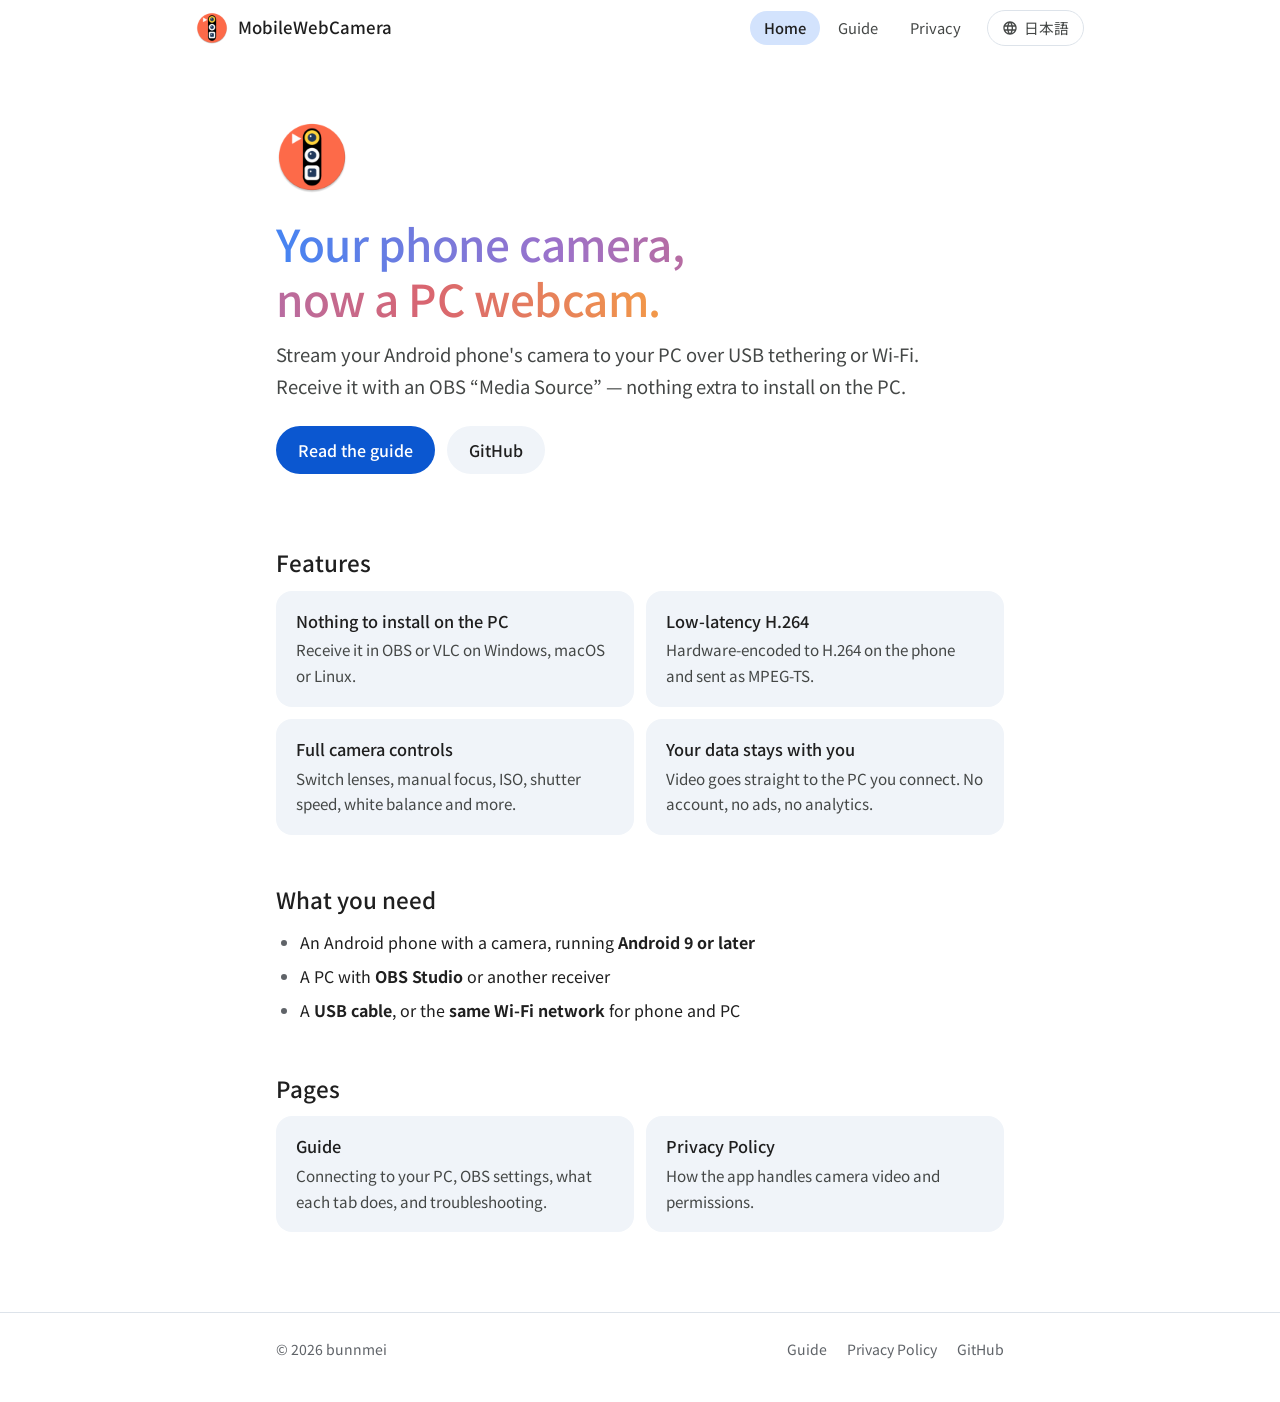
==== docs/en/index.html @ a3e0ec3b "docs" ====
<!doctype html>
<html lang="en">
<head>
  <meta charset="utf-8">
  <meta name="viewport" content="width=device-width, initial-scale=1">
  <title>MobileWebCamera — Use your phone as a PC webcam</title>
  <meta name="description" content="An Android app that turns your phone's camera into a webcam for your PC. Receive it in OBS with a Media Source — nothing to install on the PC.">
  <link rel="icon" href="../img/icon.webp">
  <link rel="alternate" hreflang="ja" href="../ja/">
  <link rel="preconnect" href="https://fonts.googleapis.com">
  <link rel="preconnect" href="https://fonts.gstatic.com" crossorigin>
  <link rel="stylesheet" href="https://fonts.googleapis.com/css2?family=Noto+Sans+JP:wght@400;500;700&display=swap">
  <link rel="stylesheet" href="../assets/site.css">
  <script src="../assets/site.js" defer></script>
</head>
<body>
  <header class="site-header">
    <div class="site-header__inner">
      <a class="brand" href="./"><img src="../img/icon.webp" alt="">MobileWebCamera</a>
      <nav class="nav">
        <a href="./" aria-current="page">Home</a>
        <a href="guide.html">Guide</a>
        <a href="privacy.html">Privacy</a>
      </nav>
      <a class="lang-switch" href="../ja/" hreflang="ja" lang="ja" data-set-lang="ja"><svg viewBox="0 0 24 24" aria-hidden="true"><path d="M11.99 2C6.47 2 2 6.48 2 12s4.47 10 9.99 10C17.52 22 22 17.52 22 12S17.52 2 11.99 2zm6.93 6h-2.95a15.65 15.65 0 0 0-1.38-3.56A8.03 8.03 0 0 1 18.92 8zM12 4.04c.83 1.2 1.48 2.53 1.91 3.96h-3.82c.43-1.43 1.08-2.76 1.91-3.96zM4.26 14C4.1 13.36 4 12.69 4 12s.1-1.36.26-2h3.38c-.08.66-.14 1.32-.14 2s.06 1.34.14 2H4.26zm.82 2h2.95c.32 1.25.78 2.45 1.38 3.56A7.99 7.99 0 0 1 5.08 16zm2.95-8H5.08a7.99 7.99 0 0 1 4.33-3.56A15.65 15.65 0 0 0 8.03 8zM12 19.96c-.83-1.2-1.48-2.53-1.91-3.96h3.82c-.43 1.43-1.08 2.76-1.91 3.96zM14.34 14H9.66c-.09-.66-.16-1.32-.16-2s.07-1.35.16-2h4.68c.09.65.16 1.32.16 2s-.07 1.34-.16 2zm.25 5.56c.6-1.11 1.06-2.31 1.38-3.56h2.95a8.03 8.03 0 0 1-4.33 3.56zM16.36 14c.08-.66.14-1.32.14-2s-.06-1.34-.14-2h3.38c.16.64.26 1.31.26 2s-.1 1.36-.26 2h-3.38z"/></svg>日本語</a>
    </div>
  </header>

  <main>
    <section class="hero">
      <img class="hero__icon" src="../img/icon.webp" alt="">
      <h1><span class="gradient-text">Your phone camera,<br>now a PC webcam.</span></h1>
      <p>Stream your Android phone's camera to your PC over USB tethering or Wi-Fi.<br>Receive it with an OBS “Media Source” — nothing extra to install on the PC.</p>
      <div class="actions">
        <a class="btn" href="guide.html">Read the guide</a>
        <a class="btn btn--tonal" href="https://github.com/bunnmei/MobileWebCamera">GitHub</a>
      </div>
    </section>

    <h2>Features</h2>
    <div class="cards">
      <div class="card">
        <h3>Nothing to install on the PC</h3>
        <p>Receive it in OBS or VLC on Windows, macOS or Linux.</p>
      </div>
      <div class="card">
        <h3>Low-latency H.264</h3>
        <p>Hardware-encoded to H.264 on the phone and sent as MPEG-TS.</p>
      </div>
      <div class="card">
        <h3>Full camera controls</h3>
        <p>Switch lenses, manual focus, ISO, shutter speed, white balance and more.</p>
      </div>
      <div class="card">
        <h3>Your data stays with you</h3>
        <p>Video goes straight to the PC you connect. No account, no ads, no analytics.</p>
      </div>
    </div>

    <h2>What you need</h2>
    <ul>
      <li>An Android phone with a camera, running <strong>Android 9 or later</strong></li>
      <li>A PC with <strong>OBS Studio</strong> or another receiver</li>
      <li>A <strong>USB cable</strong>, or the <strong>same Wi-Fi network</strong> for phone and PC</li>
    </ul>

    <h2>Pages</h2>
    <div class="cards">
      <a class="card" href="guide.html">
        <h3>Guide</h3>
        <p>Connecting to your PC, OBS settings, what each tab does, and troubleshooting.</p>
      </a>
      <a class="card" href="privacy.html">
        <h3>Privacy Policy</h3>
        <p>How the app handles camera video and permissions.</p>
      </a>
    </div>
  </main>

  <footer class="site-footer">
    <div class="site-footer__inner">
      <span class="copyright">© 2026 bunnmei</span>
      <a href="guide.html">Guide</a>
      <a href="privacy.html">Privacy Policy</a>
      <a href="https://github.com/bunnmei/MobileWebCamera">GitHub</a>
    </div>
  </footer>
</body>
</html>
---- docs/assets/site.css ----
/*
 * 共通スタイル（どのアプリのサイトにもそのままコピーして使える）
 * アプリごとの色は各ページの <html style="--accent: …"> か、このファイルの :root を上書きする。
 */

:root {
  --bg: #ffffff;
  --surface: #f0f4f9;
  --surface-2: #e9eef6;
  --border: #dde3ea;
  --text: #1f1f1f;
  --muted: #444746;
  --subtle: #5f6368;
  --accent: #0b57d0;
  --accent-soft: #d3e3fd;
  --on-accent: #ffffff;
  --warn-bg: #fef7e0;
  --warn-border: #f9dc8c;
  --code-bg: #f0f4f9;
  --gradient: linear-gradient(74deg, #4285f4 0%, #9b72cb 35%, #d96570 70%, #f49c46 100%);

  --radius: 16px;
  --radius-sm: 10px;
  --content: 760px;
  --font: "Google Sans Text", "Google Sans", "Noto Sans JP", "Hiragino Sans", "Hiragino Kaku Gothic ProN",
    "Yu Gothic UI", "Meiryo", system-ui, sans-serif;
  --mono: "Google Sans Mono", "Roboto Mono", ui-monospace, "SFMono-Regular", Menlo, Consolas, monospace;
  color-scheme: light dark;
}

@media (prefers-color-scheme: dark) {
  :root {
    --bg: #131314;
    --surface: #1e1f20;
    --surface-2: #282a2c;
    --border: #3c4043;
    --text: #e3e3e3;
    --muted: #c4c7c5;
    --subtle: #9aa0a6;
    --accent: #a8c7fa;
    --accent-soft: #0842a0;
    --on-accent: #062e6f;
    --warn-bg: #3a3000;
    --warn-border: #6b5900;
    --code-bg: #1e1f20;
  }
}

/* ---------- ベース ---------- */

*,
*::before,
*::after { box-sizing: border-box; }

html { -webkit-text-size-adjust: 100%; scroll-padding-top: 80px; }

body {
  margin: 0;
  background: var(--bg);
  color: var(--text);
  font-family: var(--font);
  font-size: 16px;
  line-height: 1.85;
  letter-spacing: 0.02em;
  font-feature-settings: "palt" 0;
  -webkit-font-smoothing: antialiased;
  text-rendering: optimizeLegibility;
  overflow-wrap: anywhere;
}

html[lang="en"] body { letter-spacing: 0; line-height: 1.75; }

a { color: var(--accent); text-decoration: none; }
a:hover { text-decoration: underline; text-underline-offset: 3px; }

img { max-width: 100%; height: auto; }

::selection { background: var(--accent-soft); }

/* ---------- ヘッダー ---------- */

.site-header {
  position: sticky;
  top: 0;
  z-index: 10;
  background: color-mix(in srgb, var(--bg) 88%, transparent);
  backdrop-filter: saturate(180%) blur(12px);
  -webkit-backdrop-filter: saturate(180%) blur(12px);
  border-bottom: 1px solid transparent;
  transition: border-color .2s;
}
.site-header.is-scrolled { border-bottom-color: var(--border); }

.site-header__inner {
  max-width: calc(var(--content) + 160px);
  margin: 0 auto;
  padding: 10px 16px;
  display: flex;
  align-items: center;
  gap: 12px;
  flex-wrap: wrap;
}

.brand {
  display: flex;
  align-items: center;
  gap: 10px;
  color: var(--text);
  font-weight: 500;
  font-size: 1.05rem;
  margin-right: auto;
}
.brand:hover { text-decoration: none; }
.brand img { width: 32px; height: 32px; border-radius: 50%; }

.nav { display: flex; gap: 4px; flex-wrap: wrap; }
.nav a,
.lang-switch {
  display: inline-flex;
  align-items: center;
  gap: 6px;
  padding: 6px 14px;
  border-radius: 999px;
  color: var(--muted);
  font-size: .92rem;
  line-height: 1.5;
}
.nav a:hover,
.lang-switch:hover { background: var(--surface); text-decoration: none; }
.nav a[aria-current="page"] { background: var(--accent-soft); color: var(--text); font-weight: 500; }

.lang-switch { border: 1px solid var(--border); }
.lang-switch svg { width: 16px; height: 16px; fill: currentColor; }

/* ---------- 本文 ---------- */

main {
  max-width: var(--content);
  margin: 0 auto;
  padding: 24px 16px 64px;
}

.hero { padding: 40px 0 16px; }
.hero__icon { width: 72px; height: 72px; border-radius: 50%; margin-bottom: 16px; }
.hero h1 {
  margin: 0 0 12px;
  font-size: clamp(2rem, 6vw, 2.75rem);
  line-height: 1.25;
  font-weight: 500;
  letter-spacing: -0.01em;
}
.gradient-text {
  background: var(--gradient);
  -webkit-background-clip: text;
  background-clip: text;
  color: transparent;
}
.hero p { margin: 0; color: var(--muted); font-size: 1.15rem; }
.hero .actions { margin-top: 24px; }

.page-title { margin: 32px 0 4px; font-size: clamp(1.7rem, 5vw, 2.1rem); line-height: 1.35; font-weight: 500; }
.page-meta { color: var(--subtle); font-size: .9rem; margin: 0 0 24px; }

h2 {
  margin: 48px 0 12px;
  font-size: 1.4rem;
  line-height: 1.45;
  font-weight: 500;
}
h3 { margin: 32px 0 8px; font-size: 1.12rem; line-height: 1.5; font-weight: 500; }
h2 + h3 { margin-top: 16px; }

p { margin: 0 0 16px; }

strong { font-weight: 700; }

ul, ol { margin: 0 0 16px; padding-left: 1.5em; }
li { margin: 6px 0; }
li > ul, li > ol { margin: 6px 0 0; }
li::marker { color: var(--subtle); }

hr { border: 0; border-top: 1px solid var(--border); margin: 40px 0; }

/* インラインコードとコードブロック */
code, kbd {
  font-family: var(--mono);
  font-size: .9em;
  background: var(--code-bg);
  padding: .12em .45em;
  border-radius: 6px;
  letter-spacing: 0;
}
kbd { border: 1px solid var(--border); }

pre {
  position: relative;
  margin: 0 0 16px;
  padding: 16px 20px;
  background: var(--code-bg);
  border-radius: var(--radius);
  overflow-x: auto;
  line-height: 1.6;
}
pre code { background: none; padding: 0; font-size: .9rem; }

.copy-btn {
  position: absolute;
  top: 8px;
  right: 8px;
  border: 0;
  border-radius: 999px;
  padding: 4px 12px;
  background: var(--surface-2);
  color: var(--muted);
  font: inherit;
  font-size: .8rem;
  cursor: pointer;
  opacity: 0;
  transition: opacity .15s;
}
pre:hover .copy-btn,
.copy-btn:focus-visible { opacity: 1; }
@media (hover: none) { .copy-btn { opacity: 1; } }

/* 表 */
.table-wrap {
  margin: 0 0 16px;
  border: 1px solid var(--border);
  border-radius: var(--radius);
  overflow-x: auto;
}
table { width: 100%; border-collapse: collapse; font-size: .95rem; }
th, td { padding: 10px 16px; text-align: left; vertical-align: top; border-bottom: 1px solid var(--border); }
tr:last-child td { border-bottom: 0; }
th { background: var(--surface); font-weight: 500; white-space: nowrap; }
td:first-child { white-space: nowrap; font-weight: 500; }

/* ---------- 部品 ---------- */

/* ボタン */
.btn {
  display: inline-flex;
  align-items: center;
  gap: 8px;
  padding: 10px 22px;
  border-radius: 999px;
  background: var(--accent);
  color: var(--on-accent);
  font-weight: 500;
  margin: 0 8px 8px 0;
}
.btn:hover { text-decoration: none; filter: brightness(1.08); }
.btn--tonal { background: var(--surface); color: var(--text); }

/* 要点・注意のボックス */
.callout {
  margin: 0 0 16px;
  padding: 16px 20px;
  border-radius: var(--radius);
  background: var(--surface);
}
.callout > :last-child { margin-bottom: 0; }
.callout__title { display: block; font-weight: 700; margin-bottom: 4px; }
.callout--warn { background: var(--warn-bg); border: 1px solid var(--warn-border); }

/* 要約（ページ冒頭の「ひとことで言うと」） */
.summary {
  margin: 0 0 24px;
  padding: 20px 24px;
  border-radius: var(--radius);
  background: var(--surface);
  font-size: 1.05rem;
}
.summary > :last-child { margin-bottom: 0; }

/* カードのグリッド */
.cards {
  display: grid;
  grid-template-columns: repeat(auto-fit, minmax(280px, 1fr));
  gap: 12px;
  margin: 0 0 16px;
}
.card {
  padding: 18px 20px;
  border-radius: var(--radius);
  background: var(--surface);
  color: var(--text);
}
.card h3 { margin: 0 0 4px; font-size: 1.02rem; }
.card p { margin: 0; color: var(--muted); font-size: .95rem; line-height: 1.7; }
a.card:hover { background: var(--surface-2); text-decoration: none; }

/* 番号付きの手順 */
.steps { list-style: none; padding: 0; counter-reset: step; }
.steps > li {
  position: relative;
  counter-increment: step;
  padding-left: 48px;
  margin: 0 0 20px;
}
.steps > li::before {
  content: counter(step);
  position: absolute;
  left: 0;
  top: 0;
  width: 32px;
  height: 32px;
  border-radius: 50%;
  background: var(--accent-soft);
  color: var(--text);
  font-weight: 700;
  font-size: .95rem;
  line-height: 32px;
  text-align: center;
}
.steps > li > strong:first-child { display: block; }

/* 目次 */
.toc {
  margin: 0 0 32px;
  padding: 16px 24px;
  border-radius: var(--radius);
  border: 1px solid var(--border);
}
.toc__title { font-weight: 500; color: var(--subtle); font-size: .9rem; margin-bottom: 4px; }
.toc ol { margin: 0; }
.toc li { margin: 2px 0; }

/* Q&A */
details {
  margin: 0 0 8px;
  border-radius: var(--radius-sm);
  background: var(--surface);
}
summary {
  cursor: pointer;
  padding: 14px 20px;
  font-weight: 500;
  list-style-position: inside;
}
details[open] summary { padding-bottom: 6px; }
details > :not(summary) { margin-left: 20px; margin-right: 20px; }
details > :last-child { margin-bottom: 14px; }

/* ---------- フッター ---------- */

.site-footer {
  border-top: 1px solid var(--border);
  color: var(--subtle);
  font-size: .88rem;
}
.site-footer__inner {
  max-width: var(--content);
  margin: 0 auto;
  padding: 24px 16px 40px;
  display: flex;
  flex-wrap: wrap;
  gap: 8px 20px;
}
.site-footer a { color: var(--subtle); }
.site-footer .copyright { margin-right: auto; }

@media (max-width: 560px) {
  body { font-size: 15.5px; }
  /* 1 行目にロゴと言語切替、2 行目にメニュー */
  .site-header__inner { gap: 6px 12px; padding-bottom: 6px; }
  .nav { order: 3; width: 100%; margin: 0 -14px; }
  .lang-switch { padding: 4px 12px; }
  .hero { padding-top: 24px; }
  h2 { margin-top: 40px; }
  td:first-child { white-space: normal; }
}

@media print {
  .site-header, .site-footer, .copy-btn { display: none; }
}
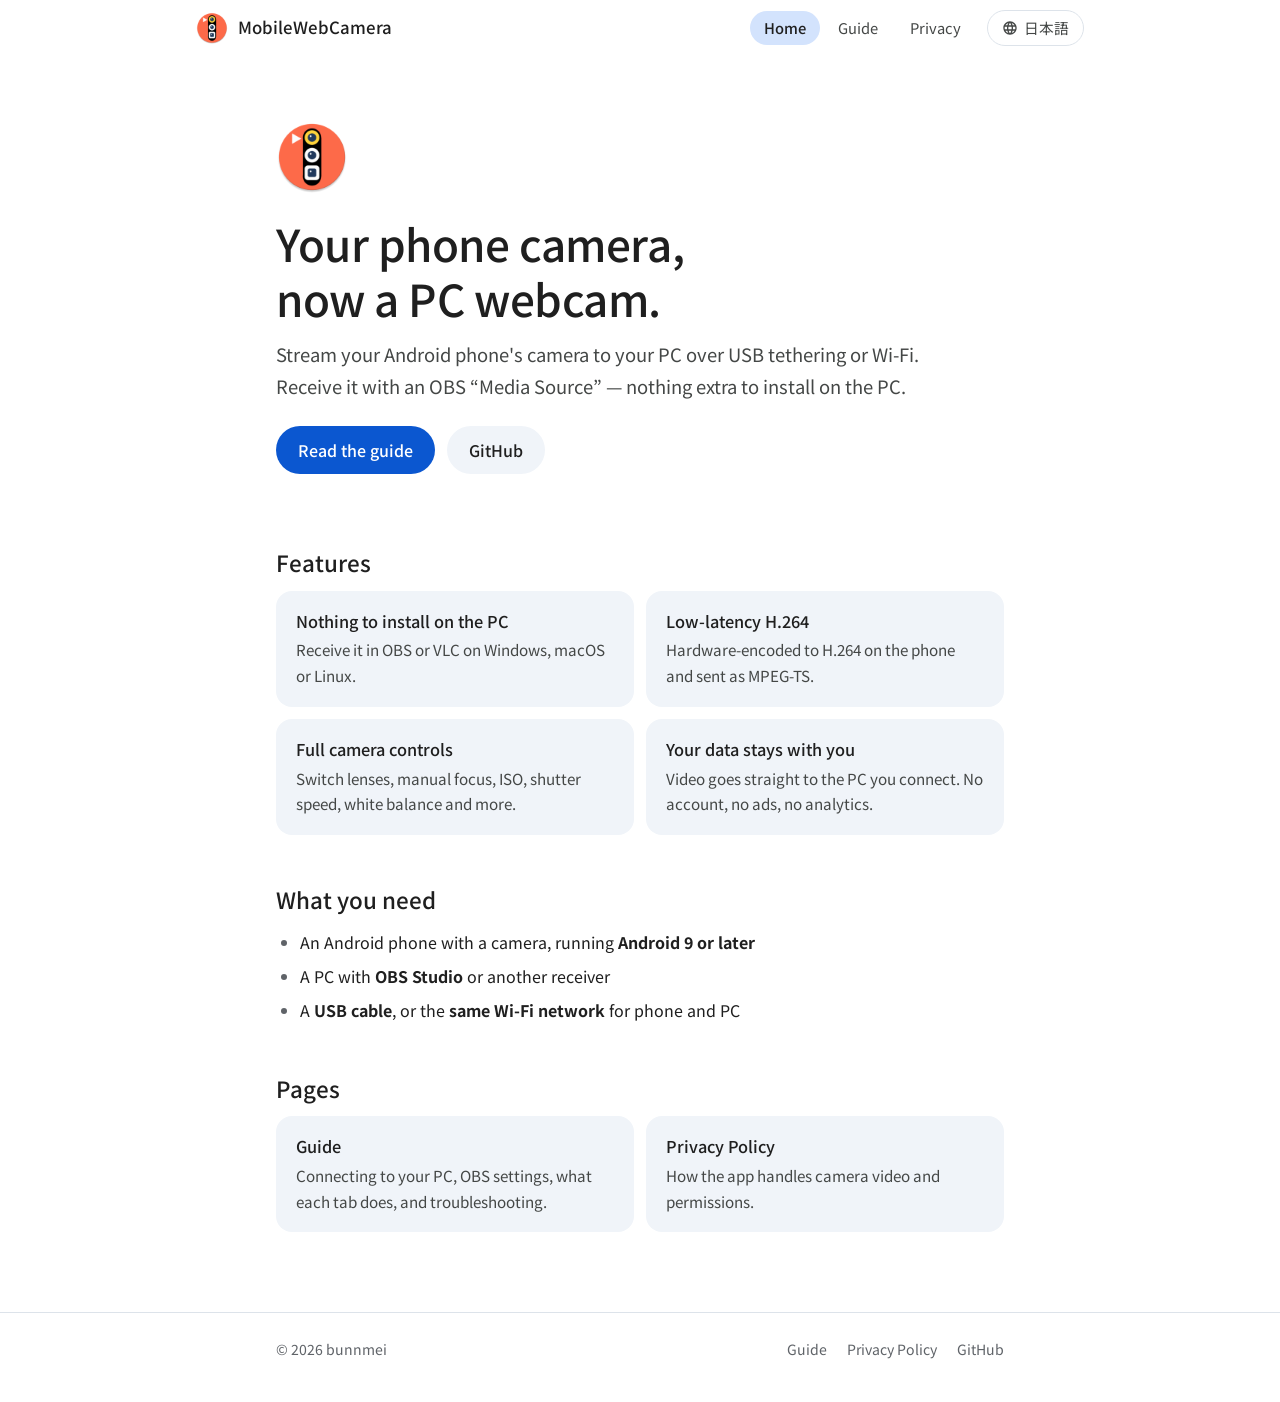
==== commit 683c76ff: "docsの色など修正" ====
--- a/docs/en/index.html
+++ b/docs/en/index.html
@@ -29,7 +29,7 @@
   <main>
     <section class="hero">
       <img class="hero__icon" src="../img/icon.webp" alt="">
-      <h1><span class="gradient-text">Your phone camera,<br>now a PC webcam.</span></h1>
+      <h1>Your phone camera,<br>now a PC webcam.</h1>
       <p>Stream your Android phone's camera to your PC over USB tethering or Wi-Fi.<br>Receive it with an OBS “Media Source” — nothing extra to install on the PC.</p>
       <div class="actions">
         <a class="btn" href="guide.html">Read the guide</a>
--- a/docs/assets/site.css
+++ b/docs/assets/site.css
@@ -17,7 +17,6 @@
   --warn-bg: #fef7e0;
   --warn-border: #f9dc8c;
   --code-bg: #f0f4f9;
-  --gradient: linear-gradient(74deg, #4285f4 0%, #9b72cb 35%, #d96570 70%, #f49c46 100%);
 
   --radius: 16px;
   --radius-sm: 10px;
@@ -149,12 +148,6 @@
   font-weight: 500;
   letter-spacing: -0.01em;
 }
-.gradient-text {
-  background: var(--gradient);
-  -webkit-background-clip: text;
-  background-clip: text;
-  color: transparent;
-}
 .hero p { margin: 0; color: var(--muted); font-size: 1.15rem; }
 .hero .actions { margin-top: 24px; }
 
